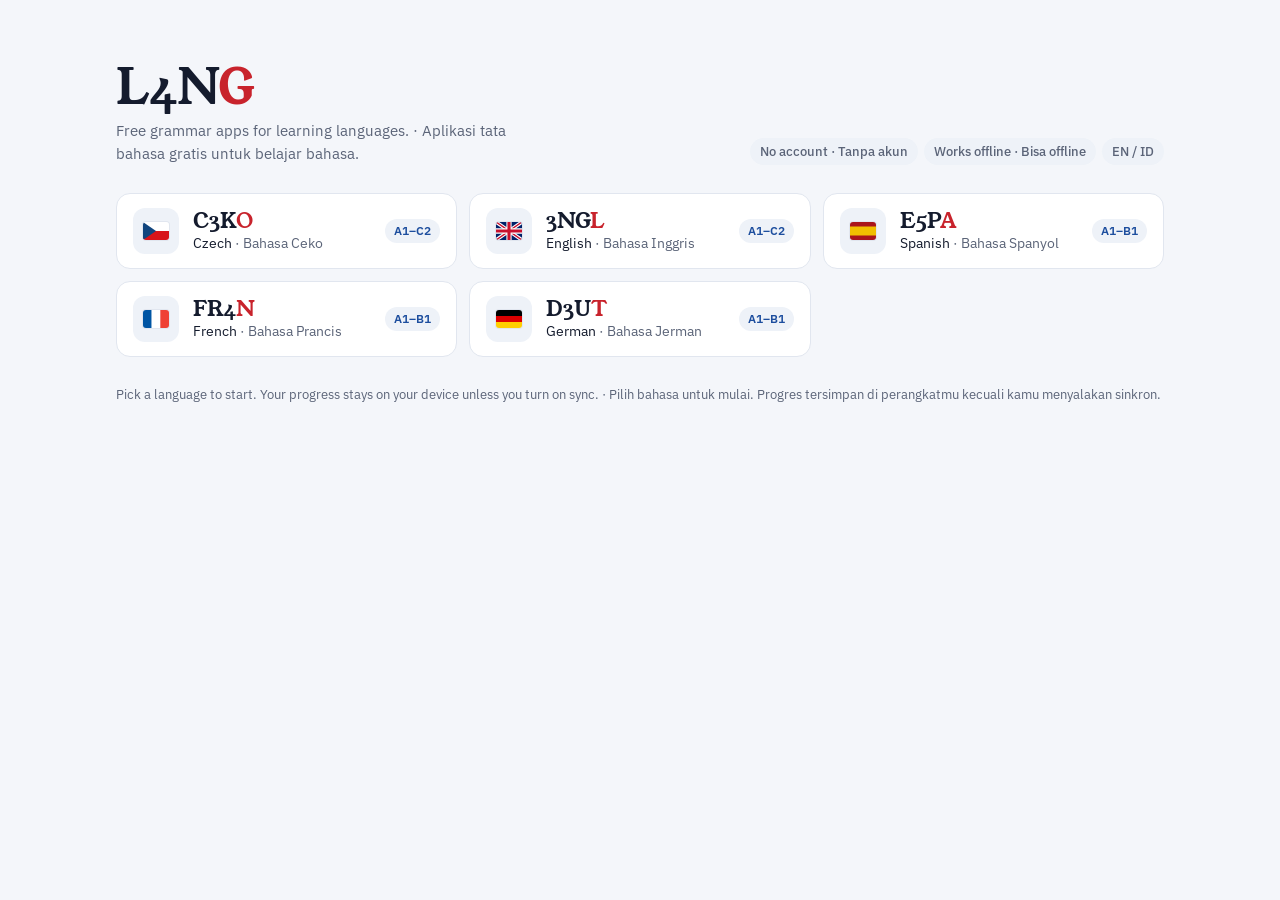
==== index.html @ 38bd5082 "Landing: counter check mode (?check) and image fallback when the data request is refused Co-Authored" ====
<!doctype html>
<html lang="en">
<head>
<meta charset="utf-8">
<meta name="viewport" content="width=device-width, initial-scale=1, viewport-fit=cover">
<title>L4NG</title>
<meta name="description" content="Free grammar apps for learning languages, in English or Bahasa Indonesia.">
<link rel="preconnect" href="https://fonts.googleapis.com">
<link rel="preconnect" href="https://fonts.gstatic.com" crossorigin>
<link rel="stylesheet" href="https://fonts.googleapis.com/css2?family=IBM+Plex+Sans:wght@400;500;600&family=Young+Serif&display=swap">
<style>
:root { --bg:#f4f6fa; --surface:#fff; --ink:#141b2d; --muted:#5b6478; --line:#e1e6ef; --accent:#1d4e9e; --red:#c8232c; --chip:#eef2f8; color-scheme: light; }
@media (prefers-color-scheme: dark) { :root { --bg:#0c111c; --surface:#141b29; --ink:#e8ecf4; --muted:#98a2b6; --line:#232d40; --accent:#86acf0; --red:#f0727a; --chip:#1c2537; color-scheme: dark; } }
* { box-sizing: border-box; }
body { margin:0; background:var(--bg); color:var(--ink); font:15px/1.5 "IBM Plex Sans", system-ui, -apple-system, "Segoe UI", sans-serif; -webkit-font-smoothing:antialiased; }
main { max-width:1080px; margin:0 auto; padding:clamp(28px, 6vw, 64px) max(16px, env(safe-area-inset-right, 0px)) 48px max(16px, env(safe-area-inset-left, 0px)); }
header { display:flex; flex-wrap:wrap; align-items:flex-end; justify-content:space-between; gap:12px 24px; margin-bottom:28px; }
h1 { font-family:"Young Serif", Georgia, serif; font-weight:400; font-size:clamp(2.2rem, 6vw, 3rem); line-height:1; margin:0; letter-spacing:-.01em; }
h1 span { color:var(--red); }
.tag { margin:8px 0 0; color:var(--muted); max-width:46ch; }
.pills { display:flex; flex-wrap:wrap; gap:6px; margin:0; padding:0; list-style:none; }
.pills li { font-size:.8rem; font-weight:500; color:var(--muted); background:var(--chip); border-radius:999px; padding:4px 10px; }
.grid { display:grid; grid-template-columns:repeat(auto-fill, minmax(min(100%, 300px), 1fr)); gap:12px; }
a.app { display:grid; grid-template-columns:auto 1fr auto; align-items:center; gap:14px; padding:14px 16px; background:var(--surface); border:1px solid var(--line); border-radius:14px; text-decoration:none; color:inherit; transition:border-color .15s, transform .15s, box-shadow .15s; }
a.app:hover, a.app:focus-visible { border-color:var(--accent); transform:translateY(-2px); box-shadow:0 8px 24px -14px rgba(20,30,60,.45); outline:none; }
.fl { display:grid; place-items:center; width:46px; height:46px; border-radius:12px; background:var(--chip); }
.flag { width:26px; height:18px; border-radius:3px; box-shadow:0 0 0 1px var(--line); }
.txt { display:grid; min-width:0; }
.txt b { font-family:"Young Serif", Georgia, serif; font-weight:400; font-size:1.3rem; line-height:1.2; }
.txt b i { font-style:normal; color:var(--red); }
.lang { font-size:.88rem; color:var(--ink); line-height:1.35; }
.lang .sub { color:var(--muted); }
.lv { font-size:.75rem; font-weight:600; color:var(--accent); background:var(--chip); border-radius:999px; padding:3px 9px; white-space:nowrap; }
footer { margin-top:28px; color:var(--muted); font-size:.82rem; }
.stats { display:flex; flex-wrap:wrap; gap:8px; margin:0 0 16px; }
.stats[hidden] { display:none; }
.stat { display:flex; align-items:baseline; gap:6px; background:var(--surface); border:1px solid var(--line); border-radius:12px; padding:8px 14px; }
.stat b { font-size:1.15rem; font-weight:600; font-variant-numeric:tabular-nums; }
.stat span { font-size:.8rem; color:var(--muted); }
.visits { font-size:.75rem; color:var(--muted); }
.visits:empty { display:none; }
@media (prefers-reduced-motion: reduce) { a.app { transition:none; } a.app:hover { transform:none; } }
</style>
<script>/* anonymous visit counts (GoatCounter, no cookies), only on the public site */
if (/(^|\.)verkno\.github\.io$/.test(location.hostname)) { window.goatcounter = { path: function (p) { return p.toLowerCase(); } }; var gc = document.createElement("script"); gc.async = true; gc.setAttribute("data-goatcounter", "https://l4ng.goatcounter.com/count"); gc.src = "https://gc.zgo.at/count.js"; document.head.appendChild(gc); }</script>
</head>
<body>
<main>
  <header>
    <div>
      <h1>L4N<span>G</span></h1>
      <p class="tag">Free grammar apps for learning languages. · Aplikasi tata bahasa gratis untuk belajar bahasa.</p>
    </div>
    <ul class="pills" aria-label="Features">
      <li>No account · Tanpa akun</li>
      <li>Works offline · Bisa offline</li>
      <li>EN / ID</li>
    </ul>
  </header>
  <div class="stats" id="stats" hidden aria-label="Visitors">
    <div class="stat"><b id="st-today">–</b><span>today · hari ini</span></div>
    <div class="stat"><b id="st-total">–</b><span>visits all time · total kunjungan</span></div>
  </div>
  <nav class="grid" aria-label="Apps">
    <a class="app" href="c3ko/">
      <span class="fl"><svg class="flag" viewBox="0 0 30 20" preserveAspectRatio="none" aria-hidden="true" focusable="false"><rect width="30" height="20" fill="#fff"/><rect y="10" width="30" height="10" fill="#d7141a"/><path d="M0 0 15 10 0 20z" fill="#11457e"/></svg></span>
      <span class="txt"><b>C3K<i>O</i></b><span class="lang">Czech <span class="sub">· Bahasa Ceko</span></span><span class="visits"></span></span>
      <span class="lv">A1–C2</span>
    </a>
    <a class="app" href="3ngl/">
      <span class="fl"><svg class="flag" viewBox="0 0 30 20" preserveAspectRatio="none" aria-hidden="true" focusable="false"><rect width="30" height="20" fill="#012169"/><path d="M0 0 30 20M30 0 0 20" stroke="#fff" stroke-width="4"/><path d="M0 0 30 20M30 0 0 20" stroke="#c8102e" stroke-width="1.6"/><path d="M15 0v20M0 10h30" stroke="#fff" stroke-width="6"/><path d="M15 0v20M0 10h30" stroke="#c8102e" stroke-width="3.6"/></svg></span>
      <span class="txt"><b>3NG<i>L</i></b><span class="lang">English <span class="sub">· Bahasa Inggris</span></span><span class="visits"></span></span>
      <span class="lv">A1–C2</span>
    </a>
    <a class="app" href="e5pa/">
      <span class="fl"><svg class="flag" viewBox="0 0 30 20" preserveAspectRatio="none" aria-hidden="true" focusable="false"><rect width="30" height="20" fill="#aa151b"/><rect y="5" width="30" height="10" fill="#f1bf00"/></svg></span>
      <span class="txt"><b>E5P<i>A</i></b><span class="lang">Spanish <span class="sub">· Bahasa Spanyol</span></span><span class="visits"></span></span>
      <span class="lv">A1–B1</span>
    </a>
    <a class="app" href="fr4n/">
      <span class="fl"><svg class="flag" viewBox="0 0 30 20" preserveAspectRatio="none" aria-hidden="true" focusable="false"><rect width="10" height="20" fill="#0055a4"/><rect x="10" width="10" height="20" fill="#fff"/><rect x="20" width="10" height="20" fill="#ef4135"/></svg></span>
      <span class="txt"><b>FR4<i>N</i></b><span class="lang">French <span class="sub">· Bahasa Prancis</span></span><span class="visits"></span></span>
      <span class="lv">A1–B1</span>
    </a>
    <a class="app" href="d3ut/">
      <span class="fl"><svg class="flag" viewBox="0 0 30 20" preserveAspectRatio="none" aria-hidden="true" focusable="false"><rect width="30" height="7" fill="#000"/><rect y="6.67" width="30" height="6.67" fill="#dd0000"/><rect y="13.33" width="30" height="6.67" fill="#ffce00"/></svg></span>
      <span class="txt"><b>D3U<i>T</i></b><span class="lang">German <span class="sub">· Bahasa Jerman</span></span><span class="visits"></span></span>
      <span class="lv">A1–B1</span>
    </a>
  </nav>
  <footer>Pick a language to start. Your progress stays on your device unless you turn on sync. · Pilih bahasa untuk mulai. Progres tersimpan di perangkatmu kecuali kamu menyalakan sinkron.</footer>
</main>
<script>
/* public visitor counts from GoatCounter (cached by GoatCounter up to a few hours); hidden if unavailable.
   Add ?check to the address to see what the browser allows (for fixing problems). */
(function () {
  var check = /[?&]check\b/.test(location.search);
  var live = /(^|\.)verkno\.github\.io$/.test(location.hostname);
  var lines = [];
  function note(t) { lines.push(t); if (check) { var el = document.getElementById("gc-check"); if (!el) { el = document.createElement("pre"); el.id = "gc-check"; el.style.cssText = "white-space:pre-wrap;font-size:12px;background:var(--surface);border:1px solid var(--line);border-radius:10px;padding:10px;margin-top:16px"; document.querySelector("main").appendChild(el); } el.textContent = lines.join("\n"); } }
  if (!live || !window.fetch) { note("not the public site: counter off"); return; }
  var base = "https://l4ng.goatcounter.com/counter/";
  function get(path, q) {
    return fetch(base + path + ".json" + (q || "")).then(function (r) { note(path + (q || "") + " → HTTP " + r.status); return r.ok ? r.json() : null; })
      .catch(function (e) { note(path + (q || "") + " → blocked (" + e.message + ")"); return null; });
  }
  setTimeout(function () { note("count script loaded: " + (window.goatcounter && typeof window.goatcounter.count === "function" ? "yes (visits are recorded)" : "NO (blocked: visits from this browser are not recorded)")); }, 3000);
  var d = new Date(), pad = function (n) { return (n < 10 ? "0" : "") + n; };
  var today = d.getFullYear() + "-" + pad(d.getMonth() + 1) + "-" + pad(d.getDate());
  Promise.all([get("TOTAL", "?start=" + today), get("TOTAL")]).then(function (r) {
    if (r[1]) {
      document.getElementById("st-today").textContent = r[0] ? r[0].count : "0";
      document.getElementById("st-total").textContent = r[1].count;
      document.getElementById("stats").hidden = false;
      return;
    }
    // data request refused: try the same numbers as images (no data request needed)
    var img = new Image();
    img.onload = function () {
      var t = document.getElementById("st-today"), a = document.getElementById("st-total");
      t.textContent = ""; a.textContent = "";
      var i1 = new Image(); i1.src = base + "TOTAL.svg?no_branding=1&start=" + today; i1.alt = ""; i1.style.height = "1.2em"; t.appendChild(i1);
      img.style.height = "1.2em"; a.appendChild(img);
      document.getElementById("stats").hidden = false; note("shown as image instead");
    };
    img.onerror = function () { note("counter image blocked too: counts hidden"); };
    img.src = base + "TOTAL.svg?no_branding=1"; img.alt = "";
  });
  document.querySelectorAll("a.app").forEach(function (a) {
    get(encodeURIComponent("/l4ng/" + a.getAttribute("href"))).then(function (j) {
      if (j) a.querySelector(".visits").textContent = j.count + " visits";
    });
  });
})();
</script>
</body>
</html>
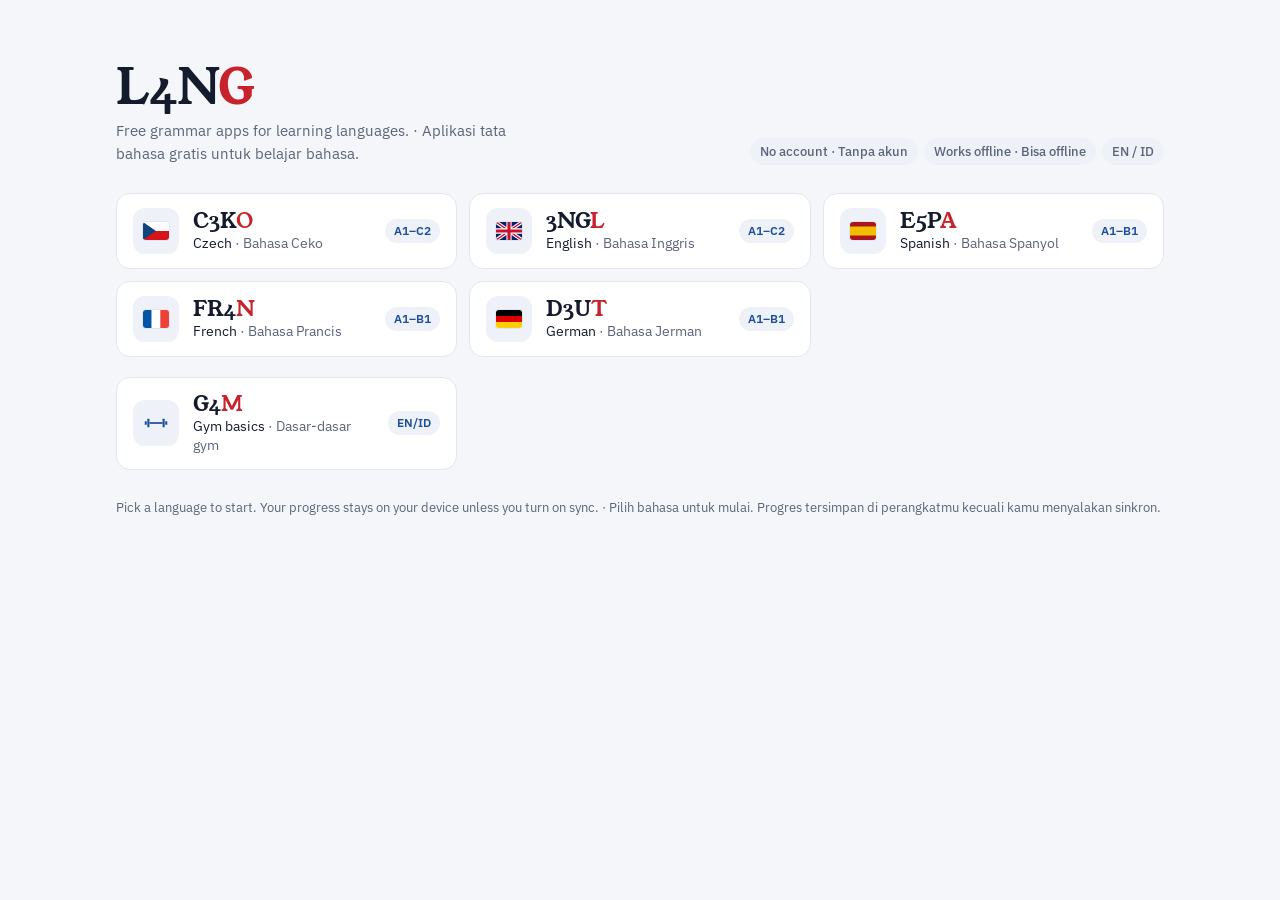
==== commit c2843d54: "Link G4M (gym basics) from the hub Co-Authored-By: Claude Sonnet 5 <noreply@anthropic.com> Claude-Se" ====
--- a/index.html
+++ b/index.html
@@ -21,6 +21,7 @@
 .pills { display:flex; flex-wrap:wrap; gap:6px; margin:0; padding:0; list-style:none; }
 .pills li { font-size:.8rem; font-weight:500; color:var(--muted); background:var(--chip); border-radius:999px; padding:4px 10px; }
 .grid { display:grid; grid-template-columns:repeat(auto-fill, minmax(min(100%, 300px), 1fr)); gap:12px; }
+.grid.other-apps { margin-top:20px; }
 a.app { display:grid; grid-template-columns:auto 1fr auto; align-items:center; gap:14px; padding:14px 16px; background:var(--surface); border:1px solid var(--line); border-radius:14px; text-decoration:none; color:inherit; transition:border-color .15s, transform .15s, box-shadow .15s; }
 a.app:hover, a.app:focus-visible { border-color:var(--accent); transform:translateY(-2px); box-shadow:0 8px 24px -14px rgba(20,30,60,.45); outline:none; }
 .fl { display:grid; place-items:center; width:46px; height:46px; border-radius:12px; background:var(--chip); }
@@ -32,13 +33,38 @@
 .lang .sub { color:var(--muted); }
 .lv { font-size:.75rem; font-weight:600; color:var(--accent); background:var(--chip); border-radius:999px; padding:3px 9px; white-space:nowrap; }
 footer { margin-top:28px; color:var(--muted); font-size:.82rem; }
-.stats { display:flex; flex-wrap:wrap; gap:8px; margin:0 0 16px; }
+.stats { display:grid; grid-template-columns:repeat(3, minmax(0, 1fr)); gap:8px; margin:0 0 16px; max-width:640px; }
 .stats[hidden] { display:none; }
-.stat { display:flex; align-items:baseline; gap:6px; background:var(--surface); border:1px solid var(--line); border-radius:12px; padding:8px 14px; }
+.stat { display:grid; gap:2px; background:var(--surface); border:1px solid var(--line); border-radius:12px; padding:8px 12px; min-width:0; }
 .stat b { font-size:1.15rem; font-weight:600; font-variant-numeric:tabular-nums; }
-.stat span { font-size:.8rem; color:var(--muted); }
+.stat span { font-size:.75rem; line-height:1.3; color:var(--muted); }
 .visits { font-size:.75rem; color:var(--muted); }
 .visits:empty { display:none; }
+.usage { margin-top:16px; background:var(--surface); border:1px solid var(--line); border-radius:14px; }
+.usage[hidden] { display:none; }
+.usage > summary { cursor:pointer; padding:12px 16px; font-weight:600; list-style:none; }
+.usage > summary::-webkit-details-marker { display:none; }
+.usage > summary::after { content:"＋"; float:right; color:var(--muted); }
+.usage[open] > summary::after { content:"－"; }
+.ub { display:grid; grid-template-columns:repeat(auto-fit, minmax(min(100%, 300px), 1fr)); gap:20px; padding:4px 16px 16px; }
+.ub h2 { font-size:.85rem; font-weight:600; margin:0 0 10px; }
+.ub h2 span { font-weight:400; color:var(--muted); }
+.rank li > span:first-child { overflow:hidden; text-overflow:ellipsis; white-space:nowrap; }
+.chart { display:flex; align-items:flex-end; gap:2px; height:120px; border-bottom:1px solid var(--line); }
+.chart .bar { flex:1; min-width:6px; background:var(--accent); border-radius:4px 4px 0 0; min-height:2px; position:relative; }
+.chart .bar:hover, .chart .bar:focus-visible { opacity:.75; outline:none; }
+.chart .bar:hover::after, .chart .bar:focus-visible::after { content:attr(data-tip); position:absolute; bottom:calc(100% + 6px); left:50%; transform:translateX(-50%); white-space:nowrap; background:var(--ink); color:var(--bg); font-size:.75rem; padding:3px 7px; border-radius:6px; pointer-events:none; }
+.axis { display:flex; justify-content:space-between; font-size:.72rem; color:var(--muted); margin-top:4px; }
+.rank { margin:0; padding:0; list-style:none; display:grid; gap:6px; font-size:.88rem; }
+.rank li { display:grid; grid-template-columns:7.5em 1fr auto; align-items:center; gap:8px; }
+.rank .track { height:8px; border-radius:4px; background:var(--chip); overflow:hidden; }
+.rank .fill { display:block; height:100%; background:var(--accent); border-radius:4px; }
+.rank b { font-weight:600; font-variant-numeric:tabular-nums; }
+.ui { width:100%; border-collapse:collapse; font-size:.88rem; font-variant-numeric:tabular-nums; }
+.ui th, .ui td { text-align:left; padding:5px 6px; border-bottom:1px solid var(--line); }
+.ui th { font-size:.75rem; color:var(--muted); font-weight:600; }
+.muted { color:var(--muted); font-size:.85rem; }
+
 @media (prefers-reduced-motion: reduce) { a.app { transition:none; } a.app:hover { transform:none; } }
 </style>
 <script>/* anonymous visit counts (GoatCounter, no cookies), only on the public site */
@@ -58,7 +84,8 @@
     </ul>
   </header>
   <div class="stats" id="stats" hidden aria-label="Visitors">
-    <div class="stat"><b id="st-today">–</b><span>today · hari ini</span></div>
+    <div class="stat"><b id="st-today">–</b><span>visits today · kunjungan hari ini</span></div>
+    <div class="stat"><b id="st-users">–</b><span>visitors · pengunjung</span></div>
     <div class="stat"><b id="st-total">–</b><span>visits all time · total kunjungan</span></div>
   </div>
   <nav class="grid" aria-label="Apps">
@@ -88,47 +115,81 @@
       <span class="lv">A1–B1</span>
     </a>
   </nav>
+  <nav class="grid other-apps" aria-label="More apps">
+    <a class="app" href="https://verkno.github.io/g4m/">
+      <span class="fl"><svg viewBox="0 0 30 20" width="26" height="18" aria-hidden="true" focusable="false"><rect x="2" y="8" width="2.4" height="4" rx="0.6" fill="var(--accent)"/><rect x="5" y="5" width="2.4" height="10" rx="0.6" fill="var(--accent)"/><rect x="22.6" y="5" width="2.4" height="10" rx="0.6" fill="var(--accent)"/><rect x="25.6" y="8" width="2.4" height="4" rx="0.6" fill="var(--accent)"/><rect x="7.4" y="9" width="15.2" height="2" fill="var(--accent)"/></svg></span>
+      <span class="txt"><b>G4<i>M</i></b><span class="lang">Gym basics <span class="sub">· Dasar-dasar gym</span></span><span class="visits"></span></span>
+      <span class="lv">EN/ID</span>
+    </a>
+  </nav>
+  <details class="usage" id="usage" hidden>
+    <summary>Usage · Statistik pemakaian</summary>
+    <div class="ub">
+      <section><h2>Visits, last 14 days <span>· kunjungan 14 hari terakhir (UTC)</span></h2><div id="u-chart" class="chart" role="img" aria-label="Visits per day"></div></section>
+      <section><h2>Countries <span>· negara (from the device time zone · dari zona waktu perangkat)</span></h2><ol id="u-countries" class="rank"></ol></section>
+      <section><h2>App language <span>· bahasa tampilan aplikasi</span></h2><table id="u-ui" class="ui"><thead><tr><th scope="col">App</th><th scope="col">English</th><th scope="col">Indonesia</th></tr></thead><tbody></tbody></table></section>
+    </div>
+  </details>
   <footer>Pick a language to start. Your progress stays on your device unless you turn on sync. · Pilih bahasa untuk mulai. Progres tersimpan di perangkatmu kecuali kamu menyalakan sinkron.</footer>
 </main>
+<script src="stats.js"></script>
 <script>
-/* public visitor counts from GoatCounter (cached by GoatCounter up to a few hours); hidden if unavailable.
-   Add ?check to the address to see what the browser allows (for fixing problems). */
+/* visitor counts (stats.js → Abacus). Shown only on the public site; hidden if unavailable.
+   Add ?check to the address to see what the browser allows. */
 (function () {
-  var check = /[?&]check\b/.test(location.search);
-  var live = /(^|\.)verkno\.github\.io$/.test(location.hostname);
-  var lines = [];
-  function note(t) { lines.push(t); if (check) { var el = document.getElementById("gc-check"); if (!el) { el = document.createElement("pre"); el.id = "gc-check"; el.style.cssText = "white-space:pre-wrap;font-size:12px;background:var(--surface);border:1px solid var(--line);border-radius:10px;padding:10px;margin-top:16px"; document.querySelector("main").appendChild(el); } el.textContent = lines.join("\n"); } }
-  if (!live || !window.fetch) { note("not the public site: counter off"); return; }
-  var base = "https://l4ng.goatcounter.com/counter/";
-  function get(path, q) {
-    return fetch(base + path + ".json" + (q || "")).then(function (r) { note(path + (q || "") + " → HTTP " + r.status); return r.ok ? r.json() : null; })
-      .catch(function (e) { note(path + (q || "") + " → blocked (" + e.message + ")"); return null; });
-  }
-  setTimeout(function () { note("count script loaded: " + (window.goatcounter && typeof window.goatcounter.count === "function" ? "yes (visits are recorded)" : "NO (blocked: visits from this browser are not recorded)")); }, 3000);
-  var d = new Date(), pad = function (n) { return (n < 10 ? "0" : "") + n; };
-  var today = d.getFullYear() + "-" + pad(d.getMonth() + 1) + "-" + pad(d.getDate());
-  Promise.all([get("TOTAL", "?start=" + today), get("TOTAL")]).then(function (r) {
-    if (r[1]) {
-      document.getElementById("st-today").textContent = r[0] ? r[0].count : "0";
-      document.getElementById("st-total").textContent = r[1].count;
-      document.getElementById("stats").hidden = false;
-      return;
-    }
-    // data request refused: try the same numbers as images (no data request needed)
-    var img = new Image();
-    img.onload = function () {
-      var t = document.getElementById("st-today"), a = document.getElementById("st-total");
-      t.textContent = ""; a.textContent = "";
-      var i1 = new Image(); i1.src = base + "TOTAL.svg?no_branding=1&start=" + today; i1.alt = ""; i1.style.height = "1.2em"; t.appendChild(i1);
-      img.style.height = "1.2em"; a.appendChild(img);
-      document.getElementById("stats").hidden = false; note("shown as image instead");
-    };
-    img.onerror = function () { note("counter image blocked too: counts hidden"); };
-    img.src = base + "TOTAL.svg?no_branding=1"; img.alt = "";
+  var live = /(^|\.)verkno\.github\.io$/.test(location.hostname), check = /[?&]check\b/.test(location.search);
+  var S = window.L4STATS, lines = [];
+  function note(t) { if (!check) return; lines.push(t); var el = document.getElementById("gc-check"); if (!el) { el = document.createElement("pre"); el.id = "gc-check"; el.className = "muted"; el.style.cssText = "white-space:pre-wrap;background:var(--surface);border:1px solid var(--line);border-radius:10px;padding:10px;margin-top:16px"; document.querySelector("main").appendChild(el); } el.textContent = lines.join("\n"); }
+  if (!live || !S || !window.fetch) { note("counter off (not the public site, or stats.js missing)"); return; }
+  var fmt = function (n) { return (n || 0).toLocaleString("en-US"); };
+  S.visit("home");
+  Promise.all([S.get("v-d" + S.day()), S.get("u-all"), S.get("v-all")]).then(function (r) {
+    note("counter service: " + (r[2] === null ? "BLOCKED or offline" : "OK (all-time visits " + r[2] + ")"));
+    if (r[2] === null) return;
+    document.getElementById("st-today").textContent = fmt(r[0]);
+    document.getElementById("st-users").textContent = fmt(r[1]);
+    document.getElementById("st-total").textContent = fmt(r[2]);
+    document.getElementById("stats").hidden = false;
+    document.getElementById("usage").hidden = false;
+    document.querySelectorAll("a.app").forEach(function (a) {
+      var app = a.getAttribute("href").replace(/\W/g, "");
+      S.get("p-" + app).then(function (v) { if (v) a.querySelector(".visits").textContent = fmt(v) + (v === 1 ? " visit" : " visits"); });
+    });
   });
-  document.querySelectorAll("a.app").forEach(function (a) {
-    get(encodeURIComponent("/l4ng/" + a.getAttribute("href"))).then(function (j) {
-      if (j) a.querySelector(".visits").textContent = j.count + " visits";
+  var loaded = false;
+  document.getElementById("usage").addEventListener("toggle", function () {
+    if (!this.open || loaded) return;
+    loaded = true;
+    // 14-day bar chart (UTC days)
+    var days = [], now = Date.now();
+    for (var i = 13; i >= 0; i--) days.push(new Date(now - i * 864e5));
+    Promise.all(days.map(function (d) { return S.get("v-d" + S.day(d)); })).then(function (vals) {
+      var max = Math.max.apply(null, vals.map(function (v) { return v || 0; }).concat([1]));
+      var c = document.getElementById("u-chart");
+      c.innerHTML = vals.map(function (v, i) {
+        var d = days[i], lbl = d.toLocaleDateString("en-GB", { day: "numeric", month: "short", timeZone: "UTC" });
+        return '<span class="bar" tabindex="0" style="height:' + Math.max(2, Math.round(100 * (v || 0) / max)) + '%" data-tip="' + lbl + ': ' + fmt(v) + '" aria-label="' + lbl + ': ' + fmt(v) + ' visits"></span>';
+      }).join("");
+      var ax = document.createElement("div"); ax.className = "axis";
+      ax.innerHTML = "<span>" + days[0].toLocaleDateString("en-GB", { day: "numeric", month: "short", timeZone: "UTC" }) + "</span><span>max " + fmt(max) + "</span><span>today</span>";
+      c.after(ax);
+    });
+    // countries
+    var names; try { names = new Intl.DisplayNames(["en"], { type: "region" }); } catch (e) {}
+    Promise.all(S.SHOWN.map(function (cc) { return S.get("c-" + cc).then(function (v) { return [cc, v || 0]; }); })).then(function (rows) {
+      rows = rows.filter(function (r) { return r[1] > 0; }).sort(function (a, b) { return b[1] - a[1]; }).slice(0, 8);
+      var max = rows.length ? rows[0][1] : 1, ol = document.getElementById("u-countries");
+      ol.innerHTML = rows.length ? rows.map(function (r) {
+        var name = r[0] === "XX" ? "Other" : (names ? names.of(r[0]) : r[0]);
+        return '<li><span>' + name + '</span><span class="track"><span class="fill" style="width:' + Math.round(100 * r[1] / max) + '%"></span></span><b>' + fmt(r[1]) + '</b></li>';
+      }).join("") : '<li class="muted">No data yet · belum ada data</li>';
+    });
+    // interface language per app
+    var apps = [["c3ko", "C3KO"], ["3ngl", "3NGL"], ["e5pa", "E5PA"], ["fr4n", "FR4N"], ["d3ut", "D3UT"]];
+    Promise.all(apps.map(function (a) { return Promise.all([S.get("p-" + a[0] + "-ui-en"), S.get("p-" + a[0] + "-ui-id")]); })).then(function (res) {
+      document.querySelector("#u-ui tbody").innerHTML = apps.map(function (a, i) {
+        return "<tr><th scope=\"row\">" + a[1] + "</th><td>" + fmt(res[i][0]) + "</td><td>" + fmt(res[i][1]) + "</td></tr>";
+      }).join("");
     });
   });
 })();
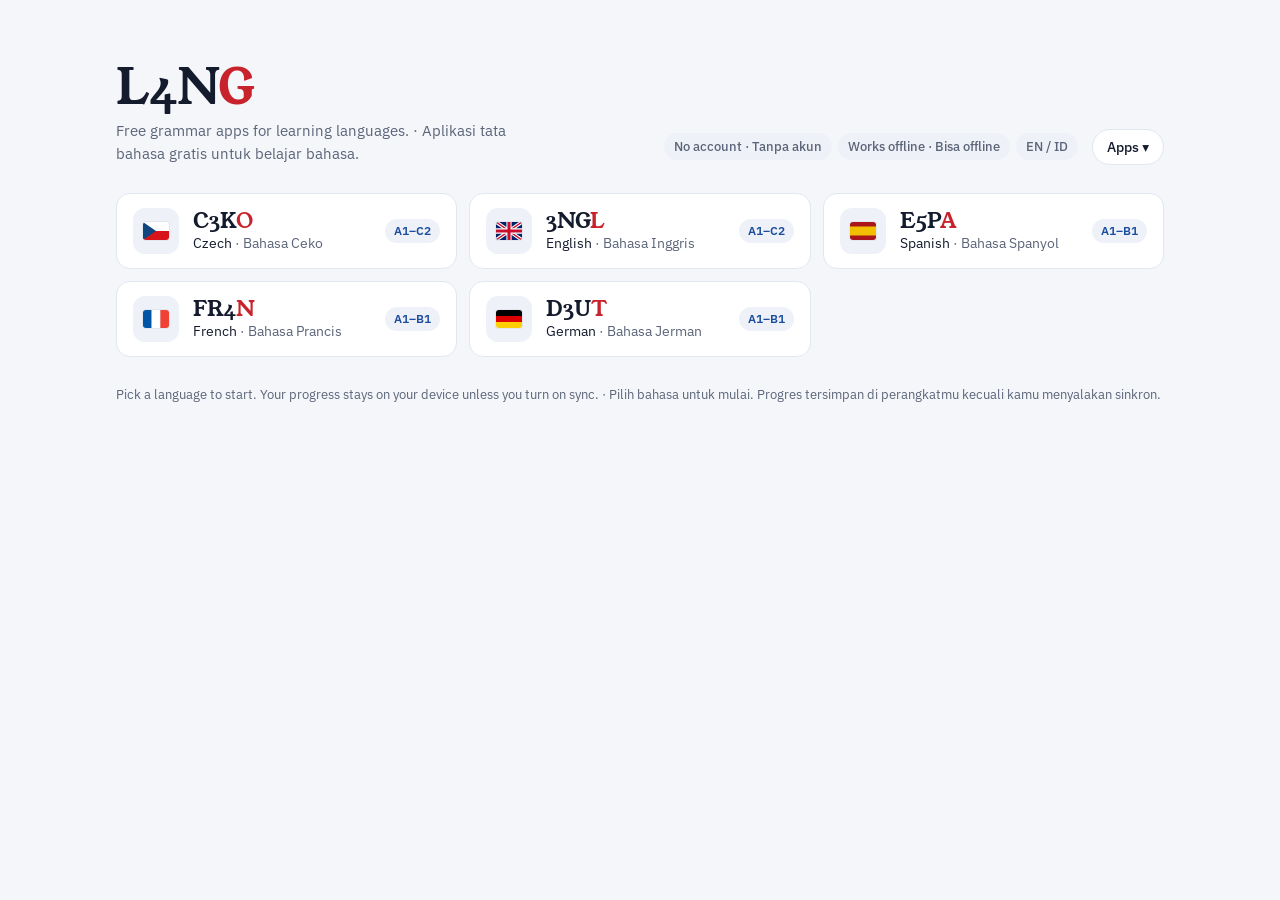
==== commit f30120f5: "Move GY3 link into top-menu apps-hub (match GY3's own pattern); fix casing Co-Authored-By: Claude So" ====
--- a/index.html
+++ b/index.html
@@ -18,10 +18,18 @@
 h1 { font-family:"Young Serif", Georgia, serif; font-weight:400; font-size:clamp(2.2rem, 6vw, 3rem); line-height:1; margin:0; letter-spacing:-.01em; }
 h1 span { color:var(--red); }
 .tag { margin:8px 0 0; color:var(--muted); max-width:46ch; }
+.head-right { display:flex; flex-wrap:wrap; align-items:center; gap:10px 14px; }
 .pills { display:flex; flex-wrap:wrap; gap:6px; margin:0; padding:0; list-style:none; }
 .pills li { font-size:.8rem; font-weight:500; color:var(--muted); background:var(--chip); border-radius:999px; padding:4px 10px; }
+.apphub { position:relative; }
+.hub-btn { background:var(--surface); border:1px solid var(--line); color:var(--ink); font:inherit; font-size:.85rem; font-weight:500; padding:7px 14px; border-radius:999px; cursor:pointer; }
+.hub-btn:hover, .hub-btn:focus-visible { border-color:var(--accent); outline:none; }
+.hub-menu { position:absolute; right:0; top:calc(100% + 8px); background:var(--surface); border:1px solid var(--line); border-radius:12px; min-width:220px; padding:6px; box-shadow:0 12px 28px -14px rgba(20,30,60,.5); z-index:10; }
+.hub-item { display:block; padding:9px 12px; border-radius:8px; text-decoration:none; color:var(--ink); font-size:.88rem; }
+.hub-item:hover { background:var(--chip); }
+.hub-current { color:var(--accent); cursor:default; }
+.hub-current:hover { background:none; }
 .grid { display:grid; grid-template-columns:repeat(auto-fill, minmax(min(100%, 300px), 1fr)); gap:12px; }
-.grid.other-apps { margin-top:20px; }
 a.app { display:grid; grid-template-columns:auto 1fr auto; align-items:center; gap:14px; padding:14px 16px; background:var(--surface); border:1px solid var(--line); border-radius:14px; text-decoration:none; color:inherit; transition:border-color .15s, transform .15s, box-shadow .15s; }
 a.app:hover, a.app:focus-visible { border-color:var(--accent); transform:translateY(-2px); box-shadow:0 8px 24px -14px rgba(20,30,60,.45); outline:none; }
 .fl { display:grid; place-items:center; width:46px; height:46px; border-radius:12px; background:var(--chip); }
@@ -77,11 +85,20 @@
       <h1>L4N<span>G</span></h1>
       <p class="tag">Free grammar apps for learning languages. · Aplikasi tata bahasa gratis untuk belajar bahasa.</p>
     </div>
-    <ul class="pills" aria-label="Features">
-      <li>No account · Tanpa akun</li>
-      <li>Works offline · Bisa offline</li>
-      <li>EN / ID</li>
-    </ul>
+    <div class="head-right">
+      <ul class="pills" aria-label="Features">
+        <li>No account · Tanpa akun</li>
+        <li>Works offline · Bisa offline</li>
+        <li>EN / ID</li>
+      </ul>
+      <nav class="apphub" aria-label="Switch app">
+        <button id="hubBtn" class="hub-btn" type="button" aria-haspopup="true" aria-expanded="false">Apps ▾</button>
+        <div id="hubMenu" class="hub-menu" hidden>
+          <a href="#" class="hub-item hub-current">L4NG — Language grammar</a>
+          <a href="https://verkno.github.io/GY3/" class="hub-item">GY3 — Gym basics</a>
+        </div>
+      </nav>
+    </div>
   </header>
   <div class="stats" id="stats" hidden aria-label="Visitors">
     <div class="stat"><b id="st-today">–</b><span>visits today · kunjungan hari ini</span></div>
@@ -113,13 +130,6 @@
       <span class="fl"><svg class="flag" viewBox="0 0 30 20" preserveAspectRatio="none" aria-hidden="true" focusable="false"><rect width="30" height="7" fill="#000"/><rect y="6.67" width="30" height="6.67" fill="#dd0000"/><rect y="13.33" width="30" height="6.67" fill="#ffce00"/></svg></span>
       <span class="txt"><b>D3U<i>T</i></b><span class="lang">German <span class="sub">· Bahasa Jerman</span></span><span class="visits"></span></span>
       <span class="lv">A1–B1</span>
-    </a>
-  </nav>
-  <nav class="grid other-apps" aria-label="More apps">
-    <a class="app" href="https://verkno.github.io/g4m/">
-      <span class="fl"><svg viewBox="0 0 30 20" width="26" height="18" aria-hidden="true" focusable="false"><rect x="2" y="8" width="2.4" height="4" rx="0.6" fill="var(--accent)"/><rect x="5" y="5" width="2.4" height="10" rx="0.6" fill="var(--accent)"/><rect x="22.6" y="5" width="2.4" height="10" rx="0.6" fill="var(--accent)"/><rect x="25.6" y="8" width="2.4" height="4" rx="0.6" fill="var(--accent)"/><rect x="7.4" y="9" width="15.2" height="2" fill="var(--accent)"/></svg></span>
-      <span class="txt"><b>G4<i>M</i></b><span class="lang">Gym basics <span class="sub">· Dasar-dasar gym</span></span><span class="visits"></span></span>
-      <span class="lv">EN/ID</span>
     </a>
   </nav>
   <details class="usage" id="usage" hidden>
@@ -194,5 +204,17 @@
   });
 })();
 </script>
+<script>
+/* apps-hub dropdown: switch to other apps (e.g. GY3) */
+(function () {
+  var btn = document.getElementById("hubBtn"), menu = document.getElementById("hubMenu");
+  if (!btn || !menu) return;
+  function close() { menu.hidden = true; btn.setAttribute("aria-expanded", "false"); }
+  function open() { menu.hidden = false; btn.setAttribute("aria-expanded", "true"); }
+  btn.addEventListener("click", function (e) { e.stopPropagation(); if (menu.hidden) open(); else close(); });
+  document.addEventListener("click", function (e) { if (!menu.hidden && !menu.contains(e.target) && e.target !== btn) close(); });
+  document.addEventListener("keydown", function (e) { if (e.key === "Escape") close(); });
+})();
+</script>
 </body>
 </html>
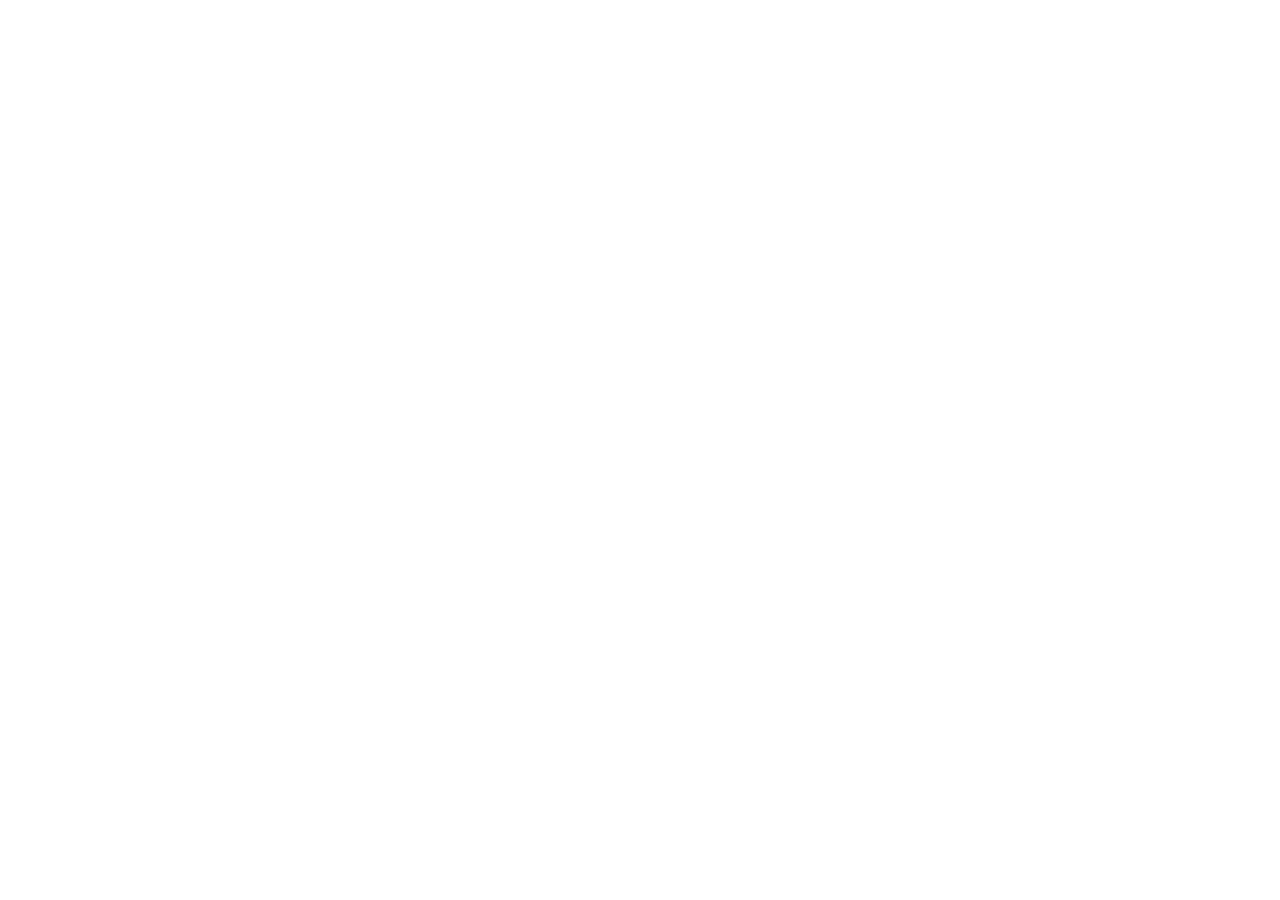
==== commit d1f180f9: "Replace with a redirect to lang.rkp.or.id L4NG now lives at https://lang.rkp.or.id/ (hosted under th" ====
--- a/index.html
+++ b/index.html
@@ -1,220 +1,20 @@
 <!doctype html>
 <html lang="en">
 <head>
-<meta charset="utf-8">
-<meta name="viewport" content="width=device-width, initial-scale=1, viewport-fit=cover">
-<title>L4NG</title>
-<meta name="description" content="Free grammar apps for learning languages, in English or Bahasa Indonesia.">
-<link rel="preconnect" href="https://fonts.googleapis.com">
-<link rel="preconnect" href="https://fonts.gstatic.com" crossorigin>
-<link rel="stylesheet" href="https://fonts.googleapis.com/css2?family=IBM+Plex+Sans:wght@400;500;600&family=Young+Serif&display=swap">
-<style>
-:root { --bg:#f4f6fa; --surface:#fff; --ink:#141b2d; --muted:#5b6478; --line:#e1e6ef; --accent:#1d4e9e; --red:#c8232c; --chip:#eef2f8; color-scheme: light; }
-@media (prefers-color-scheme: dark) { :root { --bg:#0c111c; --surface:#141b29; --ink:#e8ecf4; --muted:#98a2b6; --line:#232d40; --accent:#86acf0; --red:#f0727a; --chip:#1c2537; color-scheme: dark; } }
-* { box-sizing: border-box; }
-body { margin:0; background:var(--bg); color:var(--ink); font:15px/1.5 "IBM Plex Sans", system-ui, -apple-system, "Segoe UI", sans-serif; -webkit-font-smoothing:antialiased; }
-main { max-width:1080px; margin:0 auto; padding:clamp(28px, 6vw, 64px) max(16px, env(safe-area-inset-right, 0px)) 48px max(16px, env(safe-area-inset-left, 0px)); }
-header { display:flex; flex-wrap:wrap; align-items:flex-end; justify-content:space-between; gap:12px 24px; margin-bottom:28px; }
-h1 { font-family:"Young Serif", Georgia, serif; font-weight:400; font-size:clamp(2.2rem, 6vw, 3rem); line-height:1; margin:0; letter-spacing:-.01em; }
-h1 span { color:var(--red); }
-.tag { margin:8px 0 0; color:var(--muted); max-width:46ch; }
-.head-right { display:flex; flex-wrap:wrap; align-items:center; gap:10px 14px; }
-.pills { display:flex; flex-wrap:wrap; gap:6px; margin:0; padding:0; list-style:none; }
-.pills li { font-size:.8rem; font-weight:500; color:var(--muted); background:var(--chip); border-radius:999px; padding:4px 10px; }
-.apphub { position:relative; }
-.hub-btn { background:var(--surface); border:1px solid var(--line); color:var(--ink); font:inherit; font-size:.85rem; font-weight:500; padding:7px 14px; border-radius:999px; cursor:pointer; }
-.hub-btn:hover, .hub-btn:focus-visible { border-color:var(--accent); outline:none; }
-.hub-menu { position:absolute; right:0; top:calc(100% + 8px); background:var(--surface); border:1px solid var(--line); border-radius:12px; min-width:220px; padding:6px; box-shadow:0 12px 28px -14px rgba(20,30,60,.5); z-index:10; }
-.hub-item { display:block; padding:9px 12px; border-radius:8px; text-decoration:none; color:var(--ink); font-size:.88rem; }
-.hub-item:hover { background:var(--chip); }
-.hub-current { color:var(--accent); cursor:default; }
-.hub-current:hover { background:none; }
-.grid { display:grid; grid-template-columns:repeat(auto-fill, minmax(min(100%, 300px), 1fr)); gap:12px; }
-a.app { display:grid; grid-template-columns:auto 1fr auto; align-items:center; gap:14px; padding:14px 16px; background:var(--surface); border:1px solid var(--line); border-radius:14px; text-decoration:none; color:inherit; transition:border-color .15s, transform .15s, box-shadow .15s; }
-a.app:hover, a.app:focus-visible { border-color:var(--accent); transform:translateY(-2px); box-shadow:0 8px 24px -14px rgba(20,30,60,.45); outline:none; }
-.fl { display:grid; place-items:center; width:46px; height:46px; border-radius:12px; background:var(--chip); }
-.flag { width:26px; height:18px; border-radius:3px; box-shadow:0 0 0 1px var(--line); }
-.txt { display:grid; min-width:0; }
-.txt b { font-family:"Young Serif", Georgia, serif; font-weight:400; font-size:1.3rem; line-height:1.2; }
-.txt b i { font-style:normal; color:var(--red); }
-.lang { font-size:.88rem; color:var(--ink); line-height:1.35; }
-.lang .sub { color:var(--muted); }
-.lv { font-size:.75rem; font-weight:600; color:var(--accent); background:var(--chip); border-radius:999px; padding:3px 9px; white-space:nowrap; }
-footer { margin-top:28px; color:var(--muted); font-size:.82rem; }
-.stats { display:grid; grid-template-columns:repeat(3, minmax(0, 1fr)); gap:8px; margin:0 0 16px; max-width:640px; }
-.stats[hidden] { display:none; }
-.stat { display:grid; gap:2px; background:var(--surface); border:1px solid var(--line); border-radius:12px; padding:8px 12px; min-width:0; }
-.stat b { font-size:1.15rem; font-weight:600; font-variant-numeric:tabular-nums; }
-.stat span { font-size:.75rem; line-height:1.3; color:var(--muted); }
-.visits { font-size:.75rem; color:var(--muted); }
-.visits:empty { display:none; }
-.usage { margin-top:16px; background:var(--surface); border:1px solid var(--line); border-radius:14px; }
-.usage[hidden] { display:none; }
-.usage > summary { cursor:pointer; padding:12px 16px; font-weight:600; list-style:none; }
-.usage > summary::-webkit-details-marker { display:none; }
-.usage > summary::after { content:"＋"; float:right; color:var(--muted); }
-.usage[open] > summary::after { content:"－"; }
-.ub { display:grid; grid-template-columns:repeat(auto-fit, minmax(min(100%, 300px), 1fr)); gap:20px; padding:4px 16px 16px; }
-.ub h2 { font-size:.85rem; font-weight:600; margin:0 0 10px; }
-.ub h2 span { font-weight:400; color:var(--muted); }
-.rank li > span:first-child { overflow:hidden; text-overflow:ellipsis; white-space:nowrap; }
-.chart { display:flex; align-items:flex-end; gap:2px; height:120px; border-bottom:1px solid var(--line); }
-.chart .bar { flex:1; min-width:6px; background:var(--accent); border-radius:4px 4px 0 0; min-height:2px; position:relative; }
-.chart .bar:hover, .chart .bar:focus-visible { opacity:.75; outline:none; }
-.chart .bar:hover::after, .chart .bar:focus-visible::after { content:attr(data-tip); position:absolute; bottom:calc(100% + 6px); left:50%; transform:translateX(-50%); white-space:nowrap; background:var(--ink); color:var(--bg); font-size:.75rem; padding:3px 7px; border-radius:6px; pointer-events:none; }
-.axis { display:flex; justify-content:space-between; font-size:.72rem; color:var(--muted); margin-top:4px; }
-.rank { margin:0; padding:0; list-style:none; display:grid; gap:6px; font-size:.88rem; }
-.rank li { display:grid; grid-template-columns:7.5em 1fr auto; align-items:center; gap:8px; }
-.rank .track { height:8px; border-radius:4px; background:var(--chip); overflow:hidden; }
-.rank .fill { display:block; height:100%; background:var(--accent); border-radius:4px; }
-.rank b { font-weight:600; font-variant-numeric:tabular-nums; }
-.ui { width:100%; border-collapse:collapse; font-size:.88rem; font-variant-numeric:tabular-nums; }
-.ui th, .ui td { text-align:left; padding:5px 6px; border-bottom:1px solid var(--line); }
-.ui th { font-size:.75rem; color:var(--muted); font-weight:600; }
-.muted { color:var(--muted); font-size:.85rem; }
-
-@media (prefers-reduced-motion: reduce) { a.app { transition:none; } a.app:hover { transform:none; } }
-</style>
-<script>/* anonymous visit counts (GoatCounter, no cookies), only on the public site */
-if (/(^|\.)verkno\.github\.io$/.test(location.hostname)) { window.goatcounter = { path: function (p) { return p.toLowerCase(); } }; var gc = document.createElement("script"); gc.async = true; gc.setAttribute("data-goatcounter", "https://l4ng.goatcounter.com/count"); gc.src = "https://gc.zgo.at/count.js"; document.head.appendChild(gc); }</script>
+  <meta charset="utf-8" />
+  <meta name="viewport" content="width=device-width, initial-scale=1" />
+  <title>L4NG has moved</title>
+  <meta http-equiv="refresh" content="0; url=https://lang.rkp.or.id/" />
+  <link rel="canonical" href="https://lang.rkp.or.id/" />
+  <meta name="robots" content="noindex" />
+  <style>
+    body { font-family: system-ui, sans-serif; display: flex; min-height: 100vh;
+           align-items: center; justify-content: center; margin: 0; color: #334155; }
+    a { color: #5b6ee8; }
+  </style>
 </head>
 <body>
-<main>
-  <header>
-    <div>
-      <h1>L4N<span>G</span></h1>
-      <p class="tag">Free grammar apps for learning languages. · Aplikasi tata bahasa gratis untuk belajar bahasa.</p>
-    </div>
-    <div class="head-right">
-      <ul class="pills" aria-label="Features">
-        <li>No account · Tanpa akun</li>
-        <li>Works offline · Bisa offline</li>
-        <li>EN / ID</li>
-      </ul>
-      <nav class="apphub" aria-label="Switch app">
-        <button id="hubBtn" class="hub-btn" type="button" aria-haspopup="true" aria-expanded="false">Apps ▾</button>
-        <div id="hubMenu" class="hub-menu" hidden>
-          <a href="#" class="hub-item hub-current">L4NG — Language grammar</a>
-          <a href="https://verkno.github.io/GY3/" class="hub-item">GY3 — Gym basics</a>
-        </div>
-      </nav>
-    </div>
-  </header>
-  <div class="stats" id="stats" hidden aria-label="Visitors">
-    <div class="stat"><b id="st-today">–</b><span>visits today · kunjungan hari ini</span></div>
-    <div class="stat"><b id="st-users">–</b><span>visitors · pengunjung</span></div>
-    <div class="stat"><b id="st-total">–</b><span>visits all time · total kunjungan</span></div>
-  </div>
-  <nav class="grid" aria-label="Apps">
-    <a class="app" href="c3ko/">
-      <span class="fl"><svg class="flag" viewBox="0 0 30 20" preserveAspectRatio="none" aria-hidden="true" focusable="false"><rect width="30" height="20" fill="#fff"/><rect y="10" width="30" height="10" fill="#d7141a"/><path d="M0 0 15 10 0 20z" fill="#11457e"/></svg></span>
-      <span class="txt"><b>C3K<i>O</i></b><span class="lang">Czech <span class="sub">· Bahasa Ceko</span></span><span class="visits"></span></span>
-      <span class="lv">A1–C2</span>
-    </a>
-    <a class="app" href="3ngl/">
-      <span class="fl"><svg class="flag" viewBox="0 0 30 20" preserveAspectRatio="none" aria-hidden="true" focusable="false"><rect width="30" height="20" fill="#012169"/><path d="M0 0 30 20M30 0 0 20" stroke="#fff" stroke-width="4"/><path d="M0 0 30 20M30 0 0 20" stroke="#c8102e" stroke-width="1.6"/><path d="M15 0v20M0 10h30" stroke="#fff" stroke-width="6"/><path d="M15 0v20M0 10h30" stroke="#c8102e" stroke-width="3.6"/></svg></span>
-      <span class="txt"><b>3NG<i>L</i></b><span class="lang">English <span class="sub">· Bahasa Inggris</span></span><span class="visits"></span></span>
-      <span class="lv">A1–C2</span>
-    </a>
-    <a class="app" href="e5pa/">
-      <span class="fl"><svg class="flag" viewBox="0 0 30 20" preserveAspectRatio="none" aria-hidden="true" focusable="false"><rect width="30" height="20" fill="#aa151b"/><rect y="5" width="30" height="10" fill="#f1bf00"/></svg></span>
-      <span class="txt"><b>E5P<i>A</i></b><span class="lang">Spanish <span class="sub">· Bahasa Spanyol</span></span><span class="visits"></span></span>
-      <span class="lv">A1–B1</span>
-    </a>
-    <a class="app" href="fr4n/">
-      <span class="fl"><svg class="flag" viewBox="0 0 30 20" preserveAspectRatio="none" aria-hidden="true" focusable="false"><rect width="10" height="20" fill="#0055a4"/><rect x="10" width="10" height="20" fill="#fff"/><rect x="20" width="10" height="20" fill="#ef4135"/></svg></span>
-      <span class="txt"><b>FR4<i>N</i></b><span class="lang">French <span class="sub">· Bahasa Prancis</span></span><span class="visits"></span></span>
-      <span class="lv">A1–B1</span>
-    </a>
-    <a class="app" href="d3ut/">
-      <span class="fl"><svg class="flag" viewBox="0 0 30 20" preserveAspectRatio="none" aria-hidden="true" focusable="false"><rect width="30" height="7" fill="#000"/><rect y="6.67" width="30" height="6.67" fill="#dd0000"/><rect y="13.33" width="30" height="6.67" fill="#ffce00"/></svg></span>
-      <span class="txt"><b>D3U<i>T</i></b><span class="lang">German <span class="sub">· Bahasa Jerman</span></span><span class="visits"></span></span>
-      <span class="lv">A1–B1</span>
-    </a>
-  </nav>
-  <details class="usage" id="usage" hidden>
-    <summary>Usage · Statistik pemakaian</summary>
-    <div class="ub">
-      <section><h2>Visits, last 14 days <span>· kunjungan 14 hari terakhir (UTC)</span></h2><div id="u-chart" class="chart" role="img" aria-label="Visits per day"></div></section>
-      <section><h2>Countries <span>· negara (from the device time zone · dari zona waktu perangkat)</span></h2><ol id="u-countries" class="rank"></ol></section>
-      <section><h2>App language <span>· bahasa tampilan aplikasi</span></h2><table id="u-ui" class="ui"><thead><tr><th scope="col">App</th><th scope="col">English</th><th scope="col">Indonesia</th></tr></thead><tbody></tbody></table></section>
-    </div>
-  </details>
-  <footer>Pick a language to start. Your progress stays on your device unless you turn on sync. · Pilih bahasa untuk mulai. Progres tersimpan di perangkatmu kecuali kamu menyalakan sinkron.</footer>
-</main>
-<script src="stats.js"></script>
-<script>
-/* visitor counts (stats.js → Abacus). Shown only on the public site; hidden if unavailable.
-   Add ?check to the address to see what the browser allows. */
-(function () {
-  var live = /(^|\.)verkno\.github\.io$/.test(location.hostname), check = /[?&]check\b/.test(location.search);
-  var S = window.L4STATS, lines = [];
-  function note(t) { if (!check) return; lines.push(t); var el = document.getElementById("gc-check"); if (!el) { el = document.createElement("pre"); el.id = "gc-check"; el.className = "muted"; el.style.cssText = "white-space:pre-wrap;background:var(--surface);border:1px solid var(--line);border-radius:10px;padding:10px;margin-top:16px"; document.querySelector("main").appendChild(el); } el.textContent = lines.join("\n"); }
-  if (!live || !S || !window.fetch) { note("counter off (not the public site, or stats.js missing)"); return; }
-  var fmt = function (n) { return (n || 0).toLocaleString("en-US"); };
-  S.visit("home");
-  Promise.all([S.get("v-d" + S.day()), S.get("u-all"), S.get("v-all")]).then(function (r) {
-    note("counter service: " + (r[2] === null ? "BLOCKED or offline" : "OK (all-time visits " + r[2] + ")"));
-    if (r[2] === null) return;
-    document.getElementById("st-today").textContent = fmt(r[0]);
-    document.getElementById("st-users").textContent = fmt(r[1]);
-    document.getElementById("st-total").textContent = fmt(r[2]);
-    document.getElementById("stats").hidden = false;
-    document.getElementById("usage").hidden = false;
-    document.querySelectorAll("a.app").forEach(function (a) {
-      var app = a.getAttribute("href").replace(/\W/g, "");
-      S.get("p-" + app).then(function (v) { if (v) a.querySelector(".visits").textContent = fmt(v) + (v === 1 ? " visit" : " visits"); });
-    });
-  });
-  var loaded = false;
-  document.getElementById("usage").addEventListener("toggle", function () {
-    if (!this.open || loaded) return;
-    loaded = true;
-    // 14-day bar chart (UTC days)
-    var days = [], now = Date.now();
-    for (var i = 13; i >= 0; i--) days.push(new Date(now - i * 864e5));
-    Promise.all(days.map(function (d) { return S.get("v-d" + S.day(d)); })).then(function (vals) {
-      var max = Math.max.apply(null, vals.map(function (v) { return v || 0; }).concat([1]));
-      var c = document.getElementById("u-chart");
-      c.innerHTML = vals.map(function (v, i) {
-        var d = days[i], lbl = d.toLocaleDateString("en-GB", { day: "numeric", month: "short", timeZone: "UTC" });
-        return '<span class="bar" tabindex="0" style="height:' + Math.max(2, Math.round(100 * (v || 0) / max)) + '%" data-tip="' + lbl + ': ' + fmt(v) + '" aria-label="' + lbl + ': ' + fmt(v) + ' visits"></span>';
-      }).join("");
-      var ax = document.createElement("div"); ax.className = "axis";
-      ax.innerHTML = "<span>" + days[0].toLocaleDateString("en-GB", { day: "numeric", month: "short", timeZone: "UTC" }) + "</span><span>max " + fmt(max) + "</span><span>today</span>";
-      c.after(ax);
-    });
-    // countries
-    var names; try { names = new Intl.DisplayNames(["en"], { type: "region" }); } catch (e) {}
-    Promise.all(S.SHOWN.map(function (cc) { return S.get("c-" + cc).then(function (v) { return [cc, v || 0]; }); })).then(function (rows) {
-      rows = rows.filter(function (r) { return r[1] > 0; }).sort(function (a, b) { return b[1] - a[1]; }).slice(0, 8);
-      var max = rows.length ? rows[0][1] : 1, ol = document.getElementById("u-countries");
-      ol.innerHTML = rows.length ? rows.map(function (r) {
-        var name = r[0] === "XX" ? "Other" : (names ? names.of(r[0]) : r[0]);
-        return '<li><span>' + name + '</span><span class="track"><span class="fill" style="width:' + Math.round(100 * r[1] / max) + '%"></span></span><b>' + fmt(r[1]) + '</b></li>';
-      }).join("") : '<li class="muted">No data yet · belum ada data</li>';
-    });
-    // interface language per app
-    var apps = [["c3ko", "C3KO"], ["3ngl", "3NGL"], ["e5pa", "E5PA"], ["fr4n", "FR4N"], ["d3ut", "D3UT"]];
-    Promise.all(apps.map(function (a) { return Promise.all([S.get("p-" + a[0] + "-ui-en"), S.get("p-" + a[0] + "-ui-id")]); })).then(function (res) {
-      document.querySelector("#u-ui tbody").innerHTML = apps.map(function (a, i) {
-        return "<tr><th scope=\"row\">" + a[1] + "</th><td>" + fmt(res[i][0]) + "</td><td>" + fmt(res[i][1]) + "</td></tr>";
-      }).join("");
-    });
-  });
-})();
-</script>
-<script>
-/* apps-hub dropdown: switch to other apps (e.g. GY3) */
-(function () {
-  var btn = document.getElementById("hubBtn"), menu = document.getElementById("hubMenu");
-  if (!btn || !menu) return;
-  function close() { menu.hidden = true; btn.setAttribute("aria-expanded", "false"); }
-  function open() { menu.hidden = false; btn.setAttribute("aria-expanded", "true"); }
-  btn.addEventListener("click", function (e) { e.stopPropagation(); if (menu.hidden) open(); else close(); });
-  document.addEventListener("click", function (e) { if (!menu.hidden && !menu.contains(e.target) && e.target !== btn) close(); });
-  document.addEventListener("keydown", function (e) { if (e.key === "Escape") close(); });
-})();
-</script>
+  <p>L4NG has moved to <a href="https://lang.rkp.or.id/">lang.rkp.or.id</a>.</p>
+  <script>location.replace("https://lang.rkp.or.id/");</script>
 </body>
 </html>
